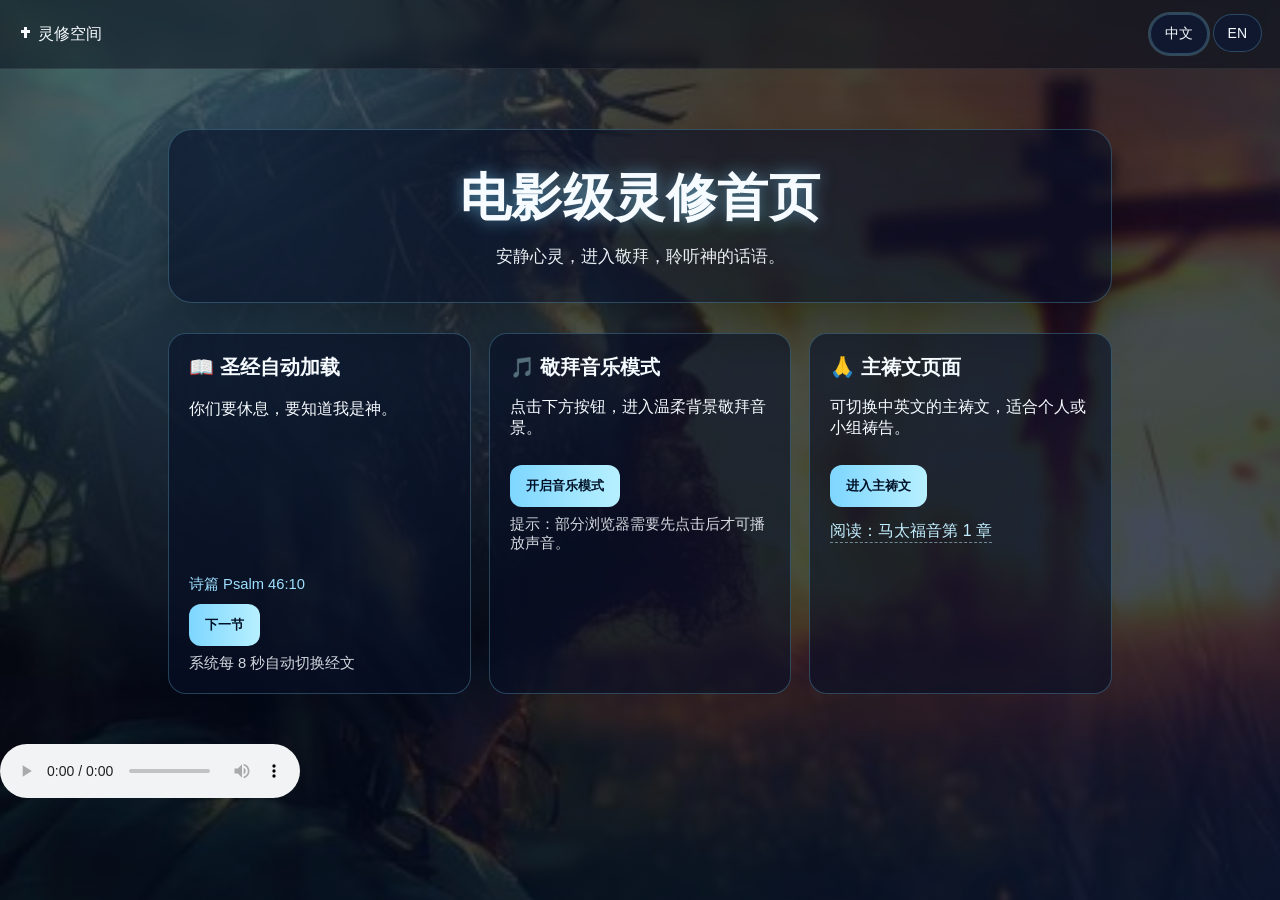
==== index.html @ 7f2687c7 "Add audio element for autoplaying victory sound" ====
<!DOCTYPE html>
<html lang="zh-CN">
<head>
<meta charset="UTF-8" />
<meta name="viewport" content="width=device-width, initial-scale=1.0" />
<title>灵修首页 · Devotional Home</title>
<style>
  :root {
    --bg: #05070f;
    --text: #f6fbff;
    --accent: #7ed6ff;
    --card: rgba(8, 16, 38, 0.62);
    --card-border: rgba(126, 214, 255, 0.26);
  }

  * { box-sizing: border-box; }

  body {
    margin: 0;
    color: var(--text);
    font-family: "Segoe UI", "PingFang SC", "Microsoft YaHei", sans-serif;
    background: var(--bg);
    min-height: 100vh;
    overflow-x: hidden;
  }

  .cinematic-bg {
    position: fixed;
    inset: 0;
    background:
      linear-gradient(130deg, rgba(0, 0, 0, 0.65), rgba(6, 18, 47, 0.78)),
      url("jesus.jpg") center/cover no-repeat;
    transform: scale(1.08);
    animation: kenburns 22s ease-in-out infinite alternate;
    z-index: -2;
  }

  .cinematic-bg::after {
    content: "";
    position: absolute;
    inset: 0;
    background: radial-gradient(circle at 20% 20%, rgba(126, 214, 255, 0.32), transparent 40%);
    mix-blend-mode: screen;
  }

  @keyframes kenburns {
    from { transform: scale(1.08) translate(-1%, -1%); }
    to { transform: scale(1.18) translate(1%, 1%); }
  }

  .topbar {
    position: sticky;
    top: 0;
    z-index: 9;
    display: flex;
    justify-content: space-between;
    align-items: center;
    gap: 10px;
    padding: 14px 18px;
    backdrop-filter: blur(8px);
    background: rgba(4, 10, 24, 0.5);
    border-bottom: 1px solid rgba(255, 255, 255, 0.08);
  }

  .chip {
    border: 1px solid var(--card-border);
    background: rgba(12, 25, 57, 0.58);
    color: var(--text);
    border-radius: 999px;
    padding: 10px 14px;
    cursor: pointer;
    font-size: 14px;
  }

  .chip.active { box-shadow: 0 0 0 2px rgba(126,214,255,0.25); }

  .wrapper {
    max-width: 980px;
    margin: 0 auto;
    padding: 30px 18px 50px;
  }

  .hero {
    text-align: center;
    margin: 30px 0;
    padding: 34px 18px;
    border: 1px solid var(--card-border);
    border-radius: 24px;
    background: var(--card);
    box-shadow: 0 20px 60px rgba(0,0,0,0.35);
  }

  .hero h1 {
    margin: 0;
    font-size: clamp(2rem, 5vw, 3.2rem);
    letter-spacing: 0.5px;
    text-shadow: 0 0 16px rgba(126,214,255,0.55);
  }

  .hero p {
    margin: 12px 0 0;
    opacity: 0.95;
    font-size: 1.05rem;
  }

  .grid {
    display: grid;
    gap: 18px;
    grid-template-columns: repeat(auto-fit, minmax(280px, 1fr));
  }

  .card {
    border-radius: 18px;
    border: 1px solid var(--card-border);
    padding: 20px;
    background: var(--card);
  }

  .card h2 {
    margin: 0 0 14px;
    font-size: 1.25rem;
  }

  .verse-box {
    min-height: 170px;
    line-height: 1.8;
    font-size: 1rem;
  }

  .verse-ref {
    margin-top: 10px;
    color: #9ddfff;
    font-size: 0.92rem;
  }

  .btn {
    border: none;
    border-radius: 12px;
    padding: 12px 16px;
    margin-top: 10px;
    cursor: pointer;
    font-weight: 600;
    color: #001127;
    background: linear-gradient(90deg, #7ed6ff, #b7f0ff);
  }

  .mode-on {
    box-shadow: 0 0 30px rgba(133, 238, 255, 0.45);
  }

  .small {
    opacity: 0.85;
    font-size: 0.92rem;
    margin-top: 8px;
  }

  .footer-link {
    display: inline-block;
    margin-top: 14px;
    color: #c2eeff;
    text-decoration: none;
    border-bottom: 1px dashed rgba(194, 238, 255, 0.5);
  }
</style>
</head>
<body>
  
<div class="cinematic-bg"></div>

<div class="topbar">
  <div id="brand">✝ 灵修空间</div>
  <div>
    <button class="chip active" id="langZh">中文</button>
    <button class="chip" id="langEn">EN</button>
  </div>
</div>

<div class="wrapper">
  <section class="hero">
    <h1 id="heroTitle">电影级灵修首页</h1>
    <p id="heroSub">安静心灵，进入敬拜，聆听神的话语。</p>
  </section>

  <section class="grid">
    <article class="card">
      <h2 id="bibleTitle">📖 圣经自动加载</h2>
      <div class="verse-box" id="verseText"></div>
      <div class="verse-ref" id="verseRef"></div>
      <button class="btn" id="nextVerseBtn">下一节</button>
      <div class="small" id="autoHint">系统每 8 秒自动切换经文</div>
    </article>

    <article class="card" id="worshipCard">
      <h2 id="musicTitle">🎵 敬拜音乐模式</h2>
      <p id="musicDesc">点击下方按钮，进入温柔背景敬拜音景。</p>
      <button class="btn" id="musicBtn">开启音乐模式</button>
      <div class="small" id="musicHint">提示：部分浏览器需要先点击后才可播放声音。</div>
    </article>

    <article class="card">
      <h2 id="prayerTitle">🙏 主祷文页面</h2>
      <p id="prayerDesc">可切换中英文的主祷文，适合个人或小组祷告。</p>
      <button class="btn" onclick="location.href='prayer.html'" id="goPrayerBtn">进入主祷文</button>
      <a class="footer-link" href="matthew.html" id="goMatthewLink">阅读：马太福音第 1 章</a>
    </article>
  </section>
</div>

<script>
  const i18n = {
    zh: {
      brand: '✝ 灵修空间',
      heroTitle: '电影级灵修首页',
      heroSub: '安静心灵，进入敬拜，聆听神的话语。',
      bibleTitle: '📖 圣经自动加载',
      nextVerseBtn: '下一节',
      autoHint: '系统每 8 秒自动切换经文',
      musicTitle: '🎵 敬拜音乐模式',
      musicDesc: '点击下方按钮，进入温柔背景敬拜音景。',
      musicBtnOn: '开启音乐模式',
      musicBtnOff: '关闭音乐模式',
      musicHint: '提示：部分浏览器需要先点击后才可播放声音。',
      prayerTitle: '🙏 主祷文页面',
      prayerDesc: '可切换中英文的主祷文，适合个人或小组祷告。',
      goPrayerBtn: '进入主祷文',
      goMatthewLink: '阅读：马太福音第 1 章'
    },
    en: {
      brand: '✝ Devotional Space',
      heroTitle: 'Cinematic Devotional Home',
      heroSub: 'Be still, worship, and listen to God’s word.',
      bibleTitle: '📖 Auto Bible Loading',
      nextVerseBtn: 'Next Verse',
      autoHint: 'Verses rotate automatically every 8 seconds',
      musicTitle: '🎵 Worship Music Mode',
      musicDesc: 'Tap below to enter a gentle worship soundscape.',
      musicBtnOn: 'Start Music Mode',
      musicBtnOff: 'Stop Music Mode',
      musicHint: 'Tip: Browsers may require a click before audio can play.',
      prayerTitle: '🙏 Lord’s Prayer Page',
      prayerDesc: 'Open a bilingual Lord’s Prayer page for personal or group prayer.',
      goPrayerBtn: 'Open Prayer Page',
      goMatthewLink: 'Read: Matthew Chapter 1'
    }
  };

  const verses = [
    {
      ref: { zh: '诗篇 Psalm 46:10', en: 'Psalm 46:10' },
      zh: '你们要休息，要知道我是神。',
      en: 'Be still, and know that I am God.'
    },
    {
      ref: { zh: '马太福音 Matthew 11:28', en: 'Matthew 11:28' },
      zh: '凡劳苦担重担的人，可以到我这里来，我就使你们得安息。',
      en: 'Come to me, all who labor and are heavy laden, and I will give you rest.'
    },
    {
      ref: { zh: '约翰福音 John 14:27', en: 'John 14:27' },
      zh: '我留下平安给你们；我将我的平安赐给你们。',
      en: 'Peace I leave with you; my peace I give to you.'
    },
    {
      ref: { zh: '腓立比书 Philippians 4:6-7', en: 'Philippians 4:6-7' },
      zh: '应当一无挂虑，只要凡事借着祷告、祈求和感谢，将你们所要的告诉神。神所赐出人意外的平安，必在基督耶稣里保守你们的心怀意念。',
      en: 'Do not be anxious about anything, but in everything by prayer and supplication with thanksgiving let your requests be made known to God...'
    }
  ];

  let lang = 'zh';
  let verseIndex = 0;
  let rotateTimer;

  const verseTextEl = document.getElementById('verseText');
  const verseRefEl = document.getElementById('verseRef');
  const musicBtn = document.getElementById('musicBtn');
  const worshipCard = document.getElementById('worshipCard');

  function applyLang() {
    const t = i18n[lang];
    document.documentElement.lang = lang === 'zh' ? 'zh-CN' : 'en';
    document.getElementById('brand').textContent = t.brand;
    document.getElementById('heroTitle').textContent = t.heroTitle;
    document.getElementById('heroSub').textContent = t.heroSub;
    document.getElementById('bibleTitle').textContent = t.bibleTitle;
    document.getElementById('nextVerseBtn').textContent = t.nextVerseBtn;
    document.getElementById('autoHint').textContent = t.autoHint;
    document.getElementById('musicTitle').textContent = t.musicTitle;
    document.getElementById('musicDesc').textContent = t.musicDesc;
    document.getElementById('musicHint').textContent = t.musicHint;
    document.getElementById('prayerTitle').textContent = t.prayerTitle;
    document.getElementById('prayerDesc').textContent = t.prayerDesc;
    document.getElementById('goPrayerBtn').textContent = t.goPrayerBtn;
    document.getElementById('goMatthewLink').textContent = t.goMatthewLink;
    musicBtn.textContent = worshipOn ? t.musicBtnOff : t.musicBtnOn;
    renderVerse();
  }

  function renderVerse() {
    const verse = verses[verseIndex];
    verseTextEl.textContent = verse[lang];
    verseRefEl.textContent = verse.ref[lang];
  }

  function nextVerse() {
    verseIndex = (verseIndex + 1) % verses.length;
    renderVerse();
  }

  document.getElementById('nextVerseBtn').addEventListener('click', nextVerse);

  function startAutoRotate() {
    clearInterval(rotateTimer);
    rotateTimer = setInterval(nextVerse, 8000);
  }

  document.getElementById('langZh').addEventListener('click', () => {
    lang = 'zh';
    document.getElementById('langZh').classList.add('active');
    document.getElementById('langEn').classList.remove('active');
    applyLang();
  });

  document.getElementById('langEn').addEventListener('click', () => {
    lang = 'en';
    document.getElementById('langEn').classList.add('active');
    document.getElementById('langZh').classList.remove('active');
    applyLang();
  });

  let audioCtx;
  let masterGain;
  let oscillators = [];
  let worshipOn = false;

  function chord(frequencies) {
    const gain = audioCtx.createGain();
    gain.gain.value = 0.06;
    gain.connect(masterGain);

    const nodes = frequencies.map(freq => {
      const osc = audioCtx.createOscillator();
      osc.type = 'sine';
      osc.frequency.value = freq;
      osc.connect(gain);
      osc.start();
      return osc;
    });

    return { gain, nodes };
  }

  function startWorshipMusic() {
    audioCtx = new (window.AudioContext || window.webkitAudioContext)();
    masterGain = audioCtx.createGain();
    masterGain.gain.value = 0.0001;
    masterGain.connect(audioCtx.destination);

    const progression = [
      [261.63, 329.63, 392.0],
      [220.0, 277.18, 329.63],
      [196.0, 246.94, 293.66],
      [174.61, 220.0, 261.63]
    ];

    let step = 0;
    const layer = () => {
      const { gain, nodes } = chord(progression[step % progression.length]);
      oscillators.push(...nodes);
      gain.gain.setValueAtTime(0.0001, audioCtx.currentTime);
      gain.gain.linearRampToValueAtTime(0.08, audioCtx.currentTime + 1.5);
      gain.gain.linearRampToValueAtTime(0.0001, audioCtx.currentTime + 6.5);
      setTimeout(() => {
        nodes.forEach(n => n.stop());
      }, 7000);
      step++;
      if (worshipOn) setTimeout(layer, 3500);
    };

    masterGain.gain.linearRampToValueAtTime(0.3, audioCtx.currentTime + 1);
    layer();
  }

  async function stopWorshipMusic() {
    if (!audioCtx) return;
    masterGain.gain.linearRampToValueAtTime(0.0001, audioCtx.currentTime + 0.6);
    setTimeout(async () => {
      try { await audioCtx.close(); } catch (e) {}
      audioCtx = null;
      oscillators = [];
    }, 700);
  }

  musicBtn.addEventListener('click', async () => {
    worshipOn = !worshipOn;
    worshipCard.classList.toggle('mode-on', worshipOn);

    if (worshipOn) {
      startWorshipMusic();
    } else {
      await stopWorshipMusic();
    }
    applyLang();
  });

  applyLang();
  renderVerse();
  startAutoRotate();
</script>
</body>
</html>
<audio controls autoplay loop>
  <source src="victory.mp3" type="audio/mpeg">
  你的浏览器不支持音频播放
</audio>
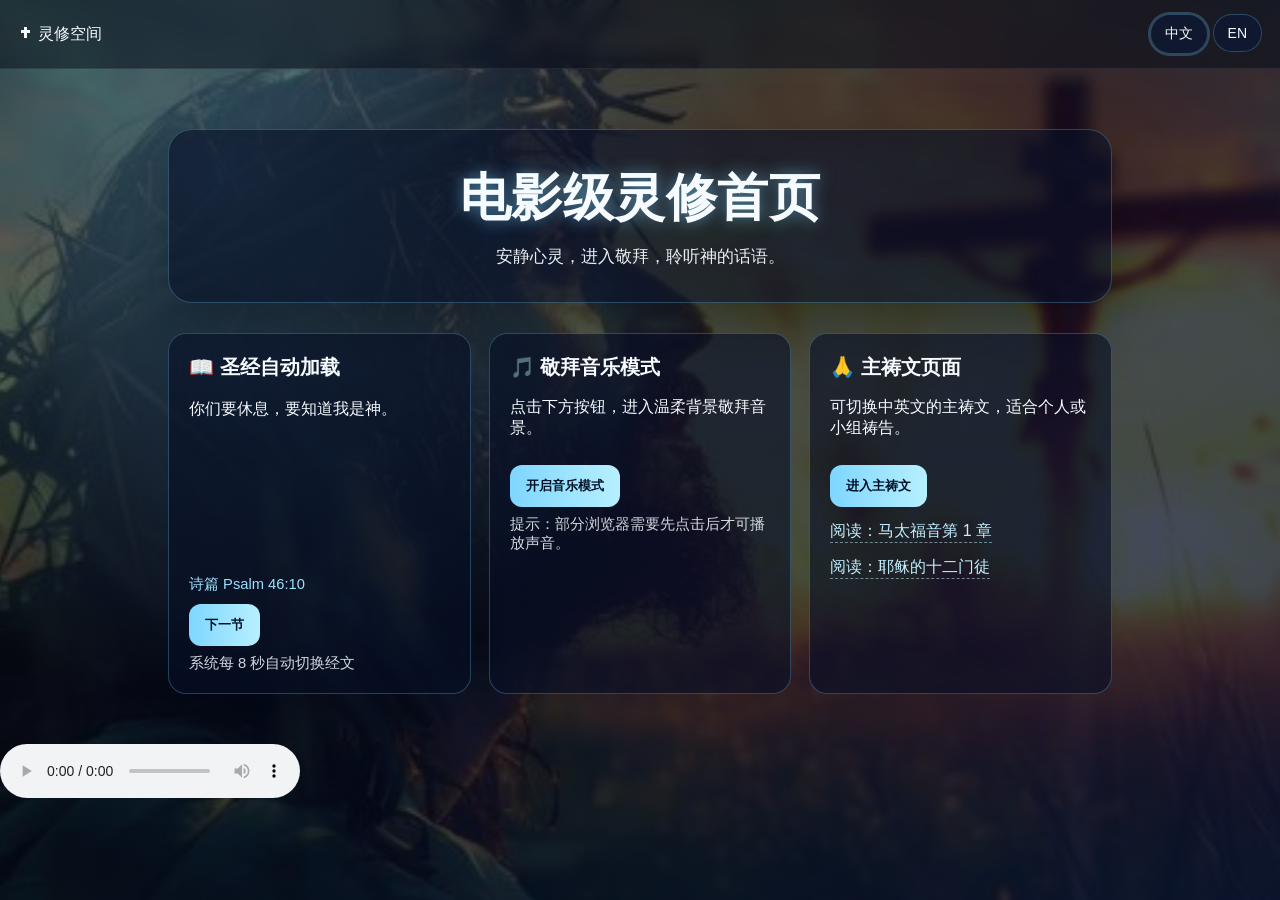
==== commit d74947fa: "Merge 07bfc56bf2aadcd35e4bf2444845f43d9aa54823 into 1c13cc1a6899f6041eff15f630278ff712e0a337" ====
--- a/index.html
+++ b/index.html
@@ -202,6 +202,8 @@
       <p id="prayerDesc">可切换中英文的主祷文，适合个人或小组祷告。</p>
       <button class="btn" onclick="location.href='prayer.html'" id="goPrayerBtn">进入主祷文</button>
       <a class="footer-link" href="matthew.html" id="goMatthewLink">阅读：马太福音第 1 章</a>
+      <br />
+      <a class="footer-link" href="story.html" id="goApostlesLink">阅读：耶稣的十二门徒</a>
     </article>
   </section>
 </div>
@@ -223,7 +225,8 @@
       prayerTitle: '🙏 主祷文页面',
       prayerDesc: '可切换中英文的主祷文，适合个人或小组祷告。',
       goPrayerBtn: '进入主祷文',
-      goMatthewLink: '阅读：马太福音第 1 章'
+      goMatthewLink: '阅读：马太福音第 1 章',
+      goApostlesLink: '阅读：耶稣的十二门徒'
     },
     en: {
       brand: '✝ Devotional Space',
@@ -240,7 +243,8 @@
       prayerTitle: '🙏 Lord’s Prayer Page',
       prayerDesc: 'Open a bilingual Lord’s Prayer page for personal or group prayer.',
       goPrayerBtn: 'Open Prayer Page',
-      goMatthewLink: 'Read: Matthew Chapter 1'
+      goMatthewLink: 'Read: Matthew Chapter 1',
+      goApostlesLink: 'Read: The 12 Apostles'
     }
   };
 
@@ -292,6 +296,7 @@
     document.getElementById('prayerDesc').textContent = t.prayerDesc;
     document.getElementById('goPrayerBtn').textContent = t.goPrayerBtn;
     document.getElementById('goMatthewLink').textContent = t.goMatthewLink;
+    document.getElementById('goApostlesLink').textContent = t.goApostlesLink;
     musicBtn.textContent = worshipOn ? t.musicBtnOff : t.musicBtnOn;
     renderVerse();
   }
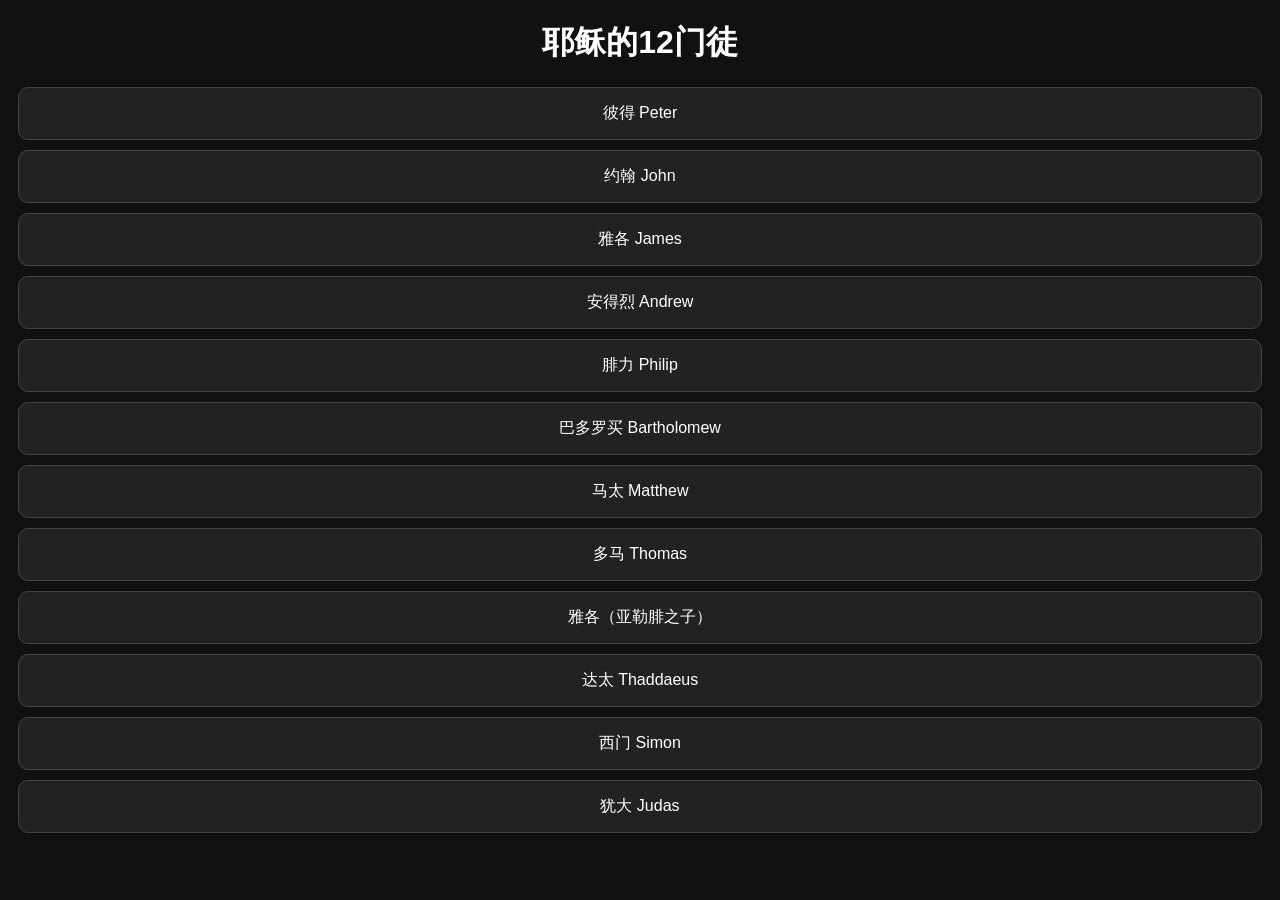
==== commit f6e4e3e9: "Add index.html for displaying the 12 disciples" ====
--- a/index.html
+++ b/index.html
@@ -1,420 +1,45 @@
 <!DOCTYPE html>
-<html lang="zh-CN">
+<html lang="zh">
 <head>
-<meta charset="UTF-8" />
-<meta name="viewport" content="width=device-width, initial-scale=1.0" />
-<title>灵修首页 · Devotional Home</title>
+<meta charset="UTF-8">
+<title>12门徒</title>
 <style>
-  :root {
-    --bg: #05070f;
-    --text: #f6fbff;
-    --accent: #7ed6ff;
-    --card: rgba(8, 16, 38, 0.62);
-    --card-border: rgba(126, 214, 255, 0.26);
-  }
-
-  * { box-sizing: border-box; }
-
-  body {
-    margin: 0;
-    color: var(--text);
-    font-family: "Segoe UI", "PingFang SC", "Microsoft YaHei", sans-serif;
-    background: var(--bg);
-    min-height: 100vh;
-    overflow-x: hidden;
-  }
-
-  .cinematic-bg {
-    position: fixed;
-    inset: 0;
-    background:
-      linear-gradient(130deg, rgba(0, 0, 0, 0.65), rgba(6, 18, 47, 0.78)),
-      url("jesus.jpg") center/cover no-repeat;
-    transform: scale(1.08);
-    animation: kenburns 22s ease-in-out infinite alternate;
-    z-index: -2;
-  }
-
-  .cinematic-bg::after {
-    content: "";
-    position: absolute;
-    inset: 0;
-    background: radial-gradient(circle at 20% 20%, rgba(126, 214, 255, 0.32), transparent 40%);
-    mix-blend-mode: screen;
-  }
-
-  @keyframes kenburns {
-    from { transform: scale(1.08) translate(-1%, -1%); }
-    to { transform: scale(1.18) translate(1%, 1%); }
-  }
-
-  .topbar {
-    position: sticky;
-    top: 0;
-    z-index: 9;
-    display: flex;
-    justify-content: space-between;
-    align-items: center;
-    gap: 10px;
-    padding: 14px 18px;
-    backdrop-filter: blur(8px);
-    background: rgba(4, 10, 24, 0.5);
-    border-bottom: 1px solid rgba(255, 255, 255, 0.08);
-  }
-
-  .chip {
-    border: 1px solid var(--card-border);
-    background: rgba(12, 25, 57, 0.58);
-    color: var(--text);
-    border-radius: 999px;
-    padding: 10px 14px;
+body {
+    font-family: Arial;
+    background: #111;
+    color: white;
+    text-align: center;
+}
+.card {
+    border: 1px solid #444;
+    margin: 10px;
+    padding: 15px;
+    border-radius: 10px;
+    background: #222;
     cursor: pointer;
-    font-size: 14px;
-  }
-
-  .chip.active { box-shadow: 0 0 0 2px rgba(126,214,255,0.25); }
-
-  .wrapper {
-    max-width: 980px;
-    margin: 0 auto;
-    padding: 30px 18px 50px;
-  }
-
-  .hero {
-    text-align: center;
-    margin: 30px 0;
-    padding: 34px 18px;
-    border: 1px solid var(--card-border);
-    border-radius: 24px;
-    background: var(--card);
-    box-shadow: 0 20px 60px rgba(0,0,0,0.35);
-  }
-
-  .hero h1 {
-    margin: 0;
-    font-size: clamp(2rem, 5vw, 3.2rem);
-    letter-spacing: 0.5px;
-    text-shadow: 0 0 16px rgba(126,214,255,0.55);
-  }
-
-  .hero p {
-    margin: 12px 0 0;
-    opacity: 0.95;
-    font-size: 1.05rem;
-  }
-
-  .grid {
-    display: grid;
-    gap: 18px;
-    grid-template-columns: repeat(auto-fit, minmax(280px, 1fr));
-  }
-
-  .card {
-    border-radius: 18px;
-    border: 1px solid var(--card-border);
-    padding: 20px;
-    background: var(--card);
-  }
-
-  .card h2 {
-    margin: 0 0 14px;
-    font-size: 1.25rem;
-  }
-
-  .verse-box {
-    min-height: 170px;
-    line-height: 1.8;
-    font-size: 1rem;
-  }
-
-  .verse-ref {
-    margin-top: 10px;
-    color: #9ddfff;
-    font-size: 0.92rem;
-  }
-
-  .btn {
-    border: none;
-    border-radius: 12px;
-    padding: 12px 16px;
-    margin-top: 10px;
-    cursor: pointer;
-    font-weight: 600;
-    color: #001127;
-    background: linear-gradient(90deg, #7ed6ff, #b7f0ff);
-  }
-
-  .mode-on {
-    box-shadow: 0 0 30px rgba(133, 238, 255, 0.45);
-  }
-
-  .small {
-    opacity: 0.85;
-    font-size: 0.92rem;
-    margin-top: 8px;
-  }
-
-  .footer-link {
-    display: inline-block;
-    margin-top: 14px;
-    color: #c2eeff;
-    text-decoration: none;
-    border-bottom: 1px dashed rgba(194, 238, 255, 0.5);
-  }
+}
+.card:hover {
+    background: #333;
+}
 </style>
 </head>
+
 <body>
-  
-<div class="cinematic-bg"></div>
 
-<div class="topbar">
-  <div id="brand">✝ 灵修空间</div>
-  <div>
-    <button class="chip active" id="langZh">中文</button>
-    <button class="chip" id="langEn">EN</button>
-  </div>
-</div>
+<h1>耶稣的12门徒</h1>
 
-<div class="wrapper">
-  <section class="hero">
-    <h1 id="heroTitle">电影级灵修首页</h1>
-    <p id="heroSub">安静心灵，进入敬拜，聆听神的话语。</p>
-  </section>
+<div class="card">彼得 Peter</div>
+<div class="card">约翰 John</div>
+<div class="card">雅各 James</div>
+<div class="card">安得烈 Andrew</div>
+<div class="card">腓力 Philip</div>
+<div class="card">巴多罗买 Bartholomew</div>
+<div class="card">马太 Matthew</div>
+<div class="card">多马 Thomas</div>
+<div class="card">雅各（亚勒腓之子）</div>
+<div class="card">达太 Thaddaeus</div>
+<div class="card">西门 Simon</div>
+<div class="card">犹大 Judas</div>
 
-  <section class="grid">
-    <article class="card">
-      <h2 id="bibleTitle">📖 圣经自动加载</h2>
-      <div class="verse-box" id="verseText"></div>
-      <div class="verse-ref" id="verseRef"></div>
-      <button class="btn" id="nextVerseBtn">下一节</button>
-      <div class="small" id="autoHint">系统每 8 秒自动切换经文</div>
-    </article>
-
-    <article class="card" id="worshipCard">
-      <h2 id="musicTitle">🎵 敬拜音乐模式</h2>
-      <p id="musicDesc">点击下方按钮，进入温柔背景敬拜音景。</p>
-      <button class="btn" id="musicBtn">开启音乐模式</button>
-      <div class="small" id="musicHint">提示：部分浏览器需要先点击后才可播放声音。</div>
-    </article>
-
-    <article class="card">
-      <h2 id="prayerTitle">🙏 主祷文页面</h2>
-      <p id="prayerDesc">可切换中英文的主祷文，适合个人或小组祷告。</p>
-      <button class="btn" onclick="location.href='prayer.html'" id="goPrayerBtn">进入主祷文</button>
-      <a class="footer-link" href="matthew.html" id="goMatthewLink">阅读：马太福音第 1 章</a>
-      <br />
-      <a class="footer-link" href="story.html" id="goApostlesLink">阅读：耶稣的十二门徒</a>
-    </article>
-  </section>
-</div>
-
-<script>
-  const i18n = {
-    zh: {
-      brand: '✝ 灵修空间',
-      heroTitle: '电影级灵修首页',
-      heroSub: '安静心灵，进入敬拜，聆听神的话语。',
-      bibleTitle: '📖 圣经自动加载',
-      nextVerseBtn: '下一节',
-      autoHint: '系统每 8 秒自动切换经文',
-      musicTitle: '🎵 敬拜音乐模式',
-      musicDesc: '点击下方按钮，进入温柔背景敬拜音景。',
-      musicBtnOn: '开启音乐模式',
-      musicBtnOff: '关闭音乐模式',
-      musicHint: '提示：部分浏览器需要先点击后才可播放声音。',
-      prayerTitle: '🙏 主祷文页面',
-      prayerDesc: '可切换中英文的主祷文，适合个人或小组祷告。',
-      goPrayerBtn: '进入主祷文',
-      goMatthewLink: '阅读：马太福音第 1 章',
-      goApostlesLink: '阅读：耶稣的十二门徒'
-    },
-    en: {
-      brand: '✝ Devotional Space',
-      heroTitle: 'Cinematic Devotional Home',
-      heroSub: 'Be still, worship, and listen to God’s word.',
-      bibleTitle: '📖 Auto Bible Loading',
-      nextVerseBtn: 'Next Verse',
-      autoHint: 'Verses rotate automatically every 8 seconds',
-      musicTitle: '🎵 Worship Music Mode',
-      musicDesc: 'Tap below to enter a gentle worship soundscape.',
-      musicBtnOn: 'Start Music Mode',
-      musicBtnOff: 'Stop Music Mode',
-      musicHint: 'Tip: Browsers may require a click before audio can play.',
-      prayerTitle: '🙏 Lord’s Prayer Page',
-      prayerDesc: 'Open a bilingual Lord’s Prayer page for personal or group prayer.',
-      goPrayerBtn: 'Open Prayer Page',
-      goMatthewLink: 'Read: Matthew Chapter 1',
-      goApostlesLink: 'Read: The 12 Apostles'
-    }
-  };
-
-  const verses = [
-    {
-      ref: { zh: '诗篇 Psalm 46:10', en: 'Psalm 46:10' },
-      zh: '你们要休息，要知道我是神。',
-      en: 'Be still, and know that I am God.'
-    },
-    {
-      ref: { zh: '马太福音 Matthew 11:28', en: 'Matthew 11:28' },
-      zh: '凡劳苦担重担的人，可以到我这里来，我就使你们得安息。',
-      en: 'Come to me, all who labor and are heavy laden, and I will give you rest.'
-    },
-    {
-      ref: { zh: '约翰福音 John 14:27', en: 'John 14:27' },
-      zh: '我留下平安给你们；我将我的平安赐给你们。',
-      en: 'Peace I leave with you; my peace I give to you.'
-    },
-    {
-      ref: { zh: '腓立比书 Philippians 4:6-7', en: 'Philippians 4:6-7' },
-      zh: '应当一无挂虑，只要凡事借着祷告、祈求和感谢，将你们所要的告诉神。神所赐出人意外的平安，必在基督耶稣里保守你们的心怀意念。',
-      en: 'Do not be anxious about anything, but in everything by prayer and supplication with thanksgiving let your requests be made known to God...'
-    }
-  ];
-
-  let lang = 'zh';
-  let verseIndex = 0;
-  let rotateTimer;
-
-  const verseTextEl = document.getElementById('verseText');
-  const verseRefEl = document.getElementById('verseRef');
-  const musicBtn = document.getElementById('musicBtn');
-  const worshipCard = document.getElementById('worshipCard');
-
-  function applyLang() {
-    const t = i18n[lang];
-    document.documentElement.lang = lang === 'zh' ? 'zh-CN' : 'en';
-    document.getElementById('brand').textContent = t.brand;
-    document.getElementById('heroTitle').textContent = t.heroTitle;
-    document.getElementById('heroSub').textContent = t.heroSub;
-    document.getElementById('bibleTitle').textContent = t.bibleTitle;
-    document.getElementById('nextVerseBtn').textContent = t.nextVerseBtn;
-    document.getElementById('autoHint').textContent = t.autoHint;
-    document.getElementById('musicTitle').textContent = t.musicTitle;
-    document.getElementById('musicDesc').textContent = t.musicDesc;
-    document.getElementById('musicHint').textContent = t.musicHint;
-    document.getElementById('prayerTitle').textContent = t.prayerTitle;
-    document.getElementById('prayerDesc').textContent = t.prayerDesc;
-    document.getElementById('goPrayerBtn').textContent = t.goPrayerBtn;
-    document.getElementById('goMatthewLink').textContent = t.goMatthewLink;
-    document.getElementById('goApostlesLink').textContent = t.goApostlesLink;
-    musicBtn.textContent = worshipOn ? t.musicBtnOff : t.musicBtnOn;
-    renderVerse();
-  }
-
-  function renderVerse() {
-    const verse = verses[verseIndex];
-    verseTextEl.textContent = verse[lang];
-    verseRefEl.textContent = verse.ref[lang];
-  }
-
-  function nextVerse() {
-    verseIndex = (verseIndex + 1) % verses.length;
-    renderVerse();
-  }
-
-  document.getElementById('nextVerseBtn').addEventListener('click', nextVerse);
-
-  function startAutoRotate() {
-    clearInterval(rotateTimer);
-    rotateTimer = setInterval(nextVerse, 8000);
-  }
-
-  document.getElementById('langZh').addEventListener('click', () => {
-    lang = 'zh';
-    document.getElementById('langZh').classList.add('active');
-    document.getElementById('langEn').classList.remove('active');
-    applyLang();
-  });
-
-  document.getElementById('langEn').addEventListener('click', () => {
-    lang = 'en';
-    document.getElementById('langEn').classList.add('active');
-    document.getElementById('langZh').classList.remove('active');
-    applyLang();
-  });
-
-  let audioCtx;
-  let masterGain;
-  let oscillators = [];
-  let worshipOn = false;
-
-  function chord(frequencies) {
-    const gain = audioCtx.createGain();
-    gain.gain.value = 0.06;
-    gain.connect(masterGain);
-
-    const nodes = frequencies.map(freq => {
-      const osc = audioCtx.createOscillator();
-      osc.type = 'sine';
-      osc.frequency.value = freq;
-      osc.connect(gain);
-      osc.start();
-      return osc;
-    });
-
-    return { gain, nodes };
-  }
-
-  function startWorshipMusic() {
-    audioCtx = new (window.AudioContext || window.webkitAudioContext)();
-    masterGain = audioCtx.createGain();
-    masterGain.gain.value = 0.0001;
-    masterGain.connect(audioCtx.destination);
-
-    const progression = [
-      [261.63, 329.63, 392.0],
-      [220.0, 277.18, 329.63],
-      [196.0, 246.94, 293.66],
-      [174.61, 220.0, 261.63]
-    ];
-
-    let step = 0;
-    const layer = () => {
-      const { gain, nodes } = chord(progression[step % progression.length]);
-      oscillators.push(...nodes);
-      gain.gain.setValueAtTime(0.0001, audioCtx.currentTime);
-      gain.gain.linearRampToValueAtTime(0.08, audioCtx.currentTime + 1.5);
-      gain.gain.linearRampToValueAtTime(0.0001, audioCtx.currentTime + 6.5);
-      setTimeout(() => {
-        nodes.forEach(n => n.stop());
-      }, 7000);
-      step++;
-      if (worshipOn) setTimeout(layer, 3500);
-    };
-
-    masterGain.gain.linearRampToValueAtTime(0.3, audioCtx.currentTime + 1);
-    layer();
-  }
-
-  async function stopWorshipMusic() {
-    if (!audioCtx) return;
-    masterGain.gain.linearRampToValueAtTime(0.0001, audioCtx.currentTime + 0.6);
-    setTimeout(async () => {
-      try { await audioCtx.close(); } catch (e) {}
-      audioCtx = null;
-      oscillators = [];
-    }, 700);
-  }
-
-  musicBtn.addEventListener('click', async () => {
-    worshipOn = !worshipOn;
-    worshipCard.classList.toggle('mode-on', worshipOn);
-
-    if (worshipOn) {
-      startWorshipMusic();
-    } else {
-      await stopWorshipMusic();
-    }
-    applyLang();
-  });
-
-  applyLang();
-  renderVerse();
-  startAutoRotate();
-</script>
 </body>
 </html>
-<audio controls autoplay loop>
-  <source src="victory.mp3" type="audio/mpeg">
-  你的浏览器不支持音频播放
-</audio>
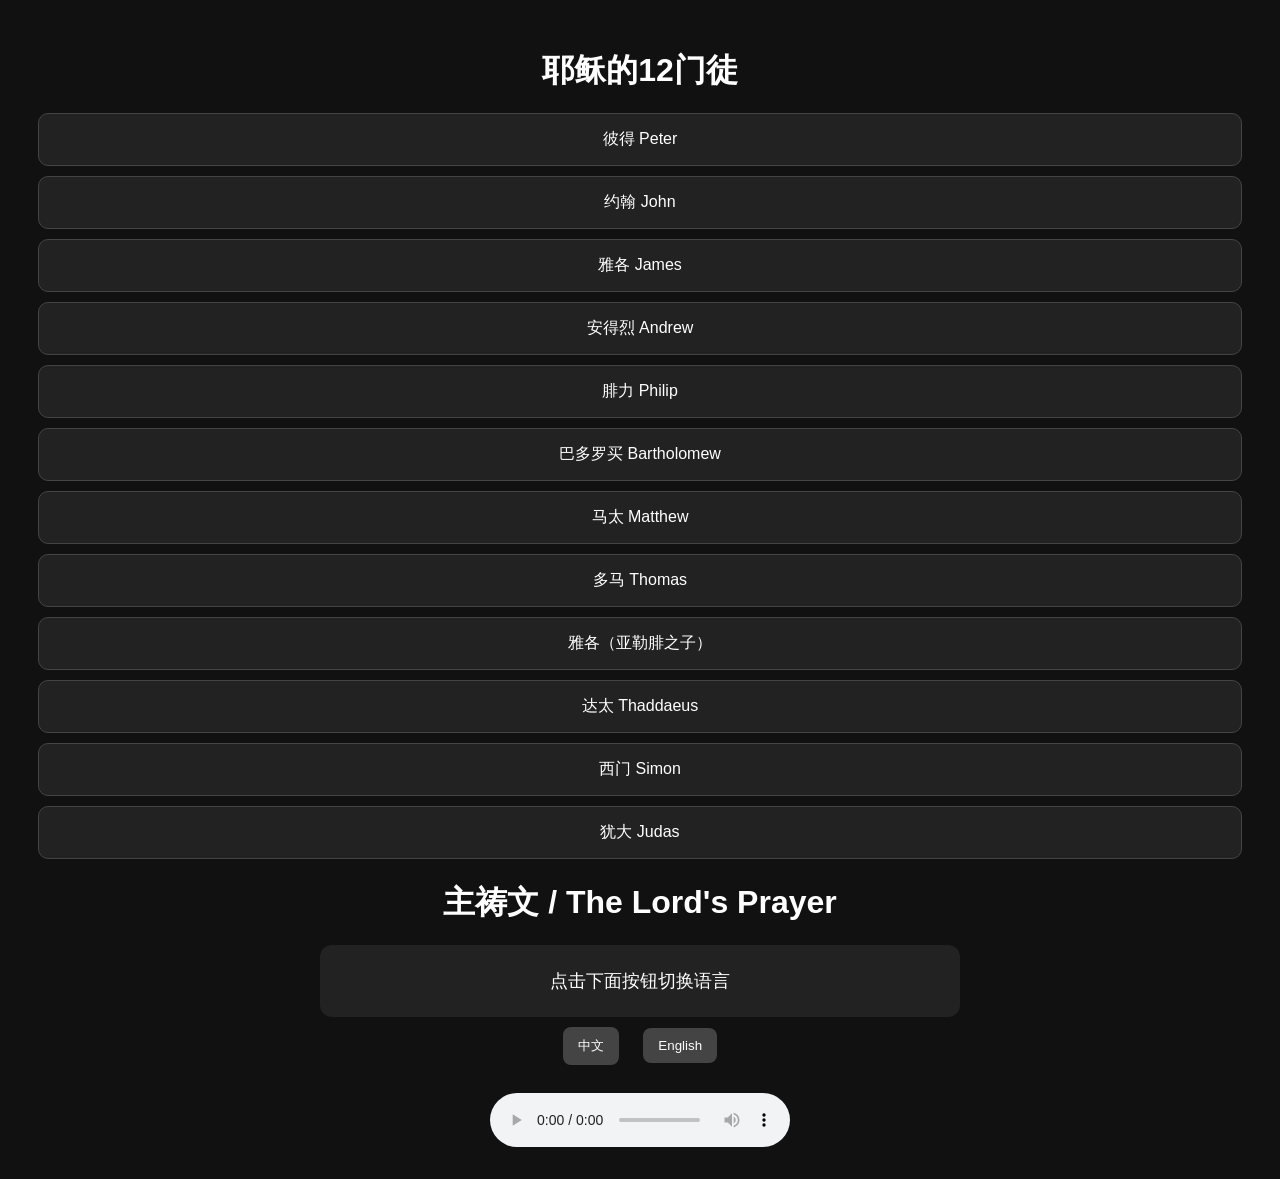
==== commit 69de1c7d: "Add bilingual Lord's Prayer with audio controls" ====
--- a/index.html
+++ b/index.html
@@ -43,3 +43,100 @@
 
 </body>
 </html>
+<!DOCTYPE html>
+<html lang="zh">
+<head>
+<meta charset="UTF-8">
+<title>主祷文 The Lord's Prayer</title>
+
+<style>
+body {
+    font-family: Arial;
+    background: #111;
+    color: white;
+    text-align: center;
+    padding: 20px;
+}
+
+h1 {
+    margin-bottom: 20px;
+}
+
+.box {
+    background: #222;
+    padding: 20px;
+    border-radius: 12px;
+    max-width: 600px;
+    margin: auto;
+    line-height: 1.8;
+    font-size: 18px;
+}
+
+button {
+    margin: 10px;
+    padding: 10px 15px;
+    border: none;
+    border-radius: 8px;
+    background: #444;
+    color: white;
+    cursor: pointer;
+}
+
+button:hover {
+    background: #666;
+}
+</style>
+
+<script>
+function showCN() {
+    document.getElementById("prayer").innerText = 
+`我们在天上的父，
+愿人都尊你的名为圣。
+愿你的国降临，
+愿你的旨意行在地上，如同行在天上。
+我们日用的饮食，今日赐给我们。
+免我们的债，如同我们免了人的债。
+不叫我们遇见试探，救我们脱离凶恶。
+因为国度、权柄、荣耀，全是你的，
+直到永远。阿们。`;
+}
+
+function showEN() {
+    document.getElementById("prayer").innerText = 
+`Our Father in heaven,
+hallowed be your name.
+Your kingdom come,
+your will be done,
+on earth as it is in heaven.
+Give us today our daily bread.
+Forgive us our debts,
+as we also have forgiven our debtors.
+And lead us not into temptation,
+but deliver us from the evil one.
+For yours is the kingdom,
+the power and the glory forever.
+Amen.`;
+}
+</script>
+
+</head>
+
+<body>
+
+<h1>主祷文 / The Lord's Prayer</h1>
+
+<div class="box" id="prayer">
+点击下面按钮切换语言
+</div>
+
+<button onclick="showCN()">中文</button>
+<button onclick="showEN()">English</button>
+
+<br><br>
+
+<audio controls>
+  <source src="victory.mp3" type="audio/mpeg">
+</audio>
+
+</body>
+</html>
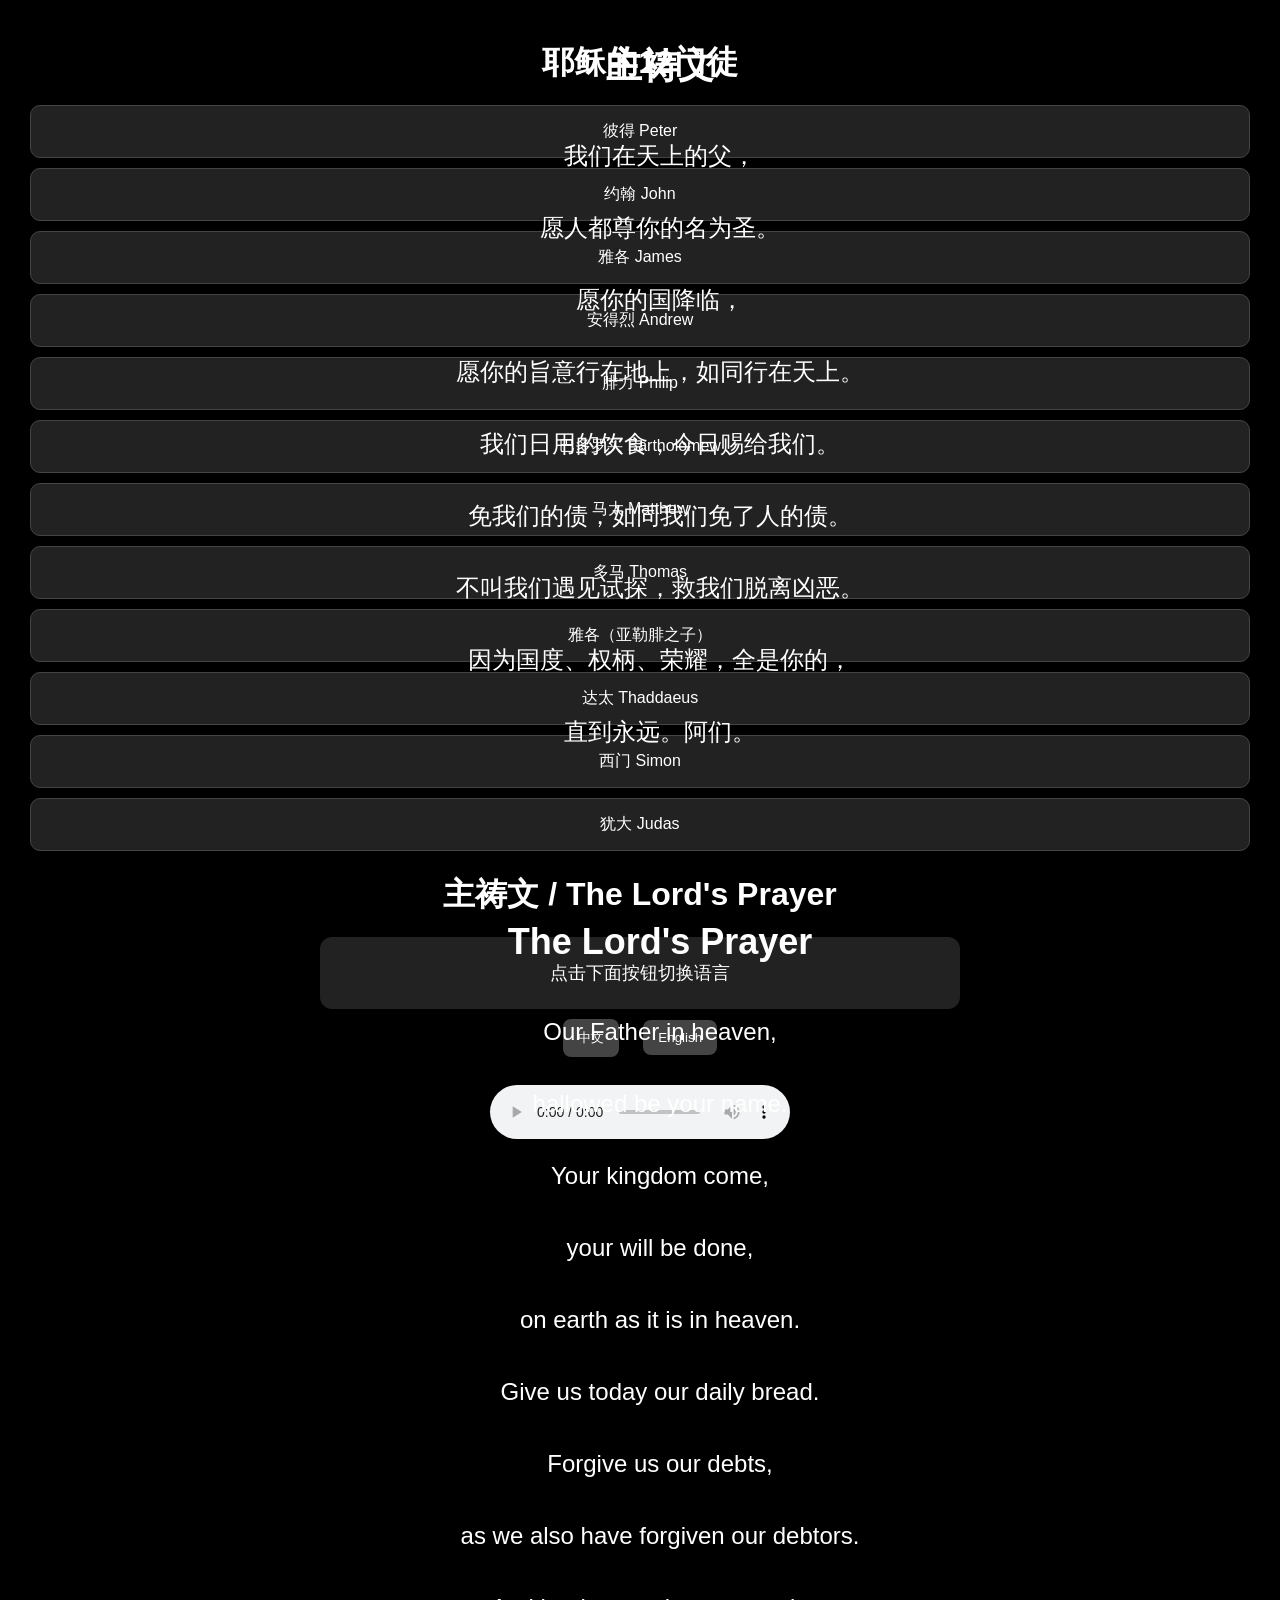
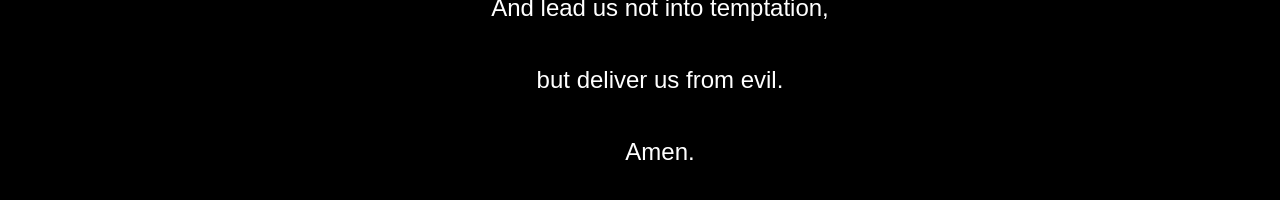
==== commit aa359973: "Add scrolling subtitles for The Lord's Prayer" ====
--- a/index.html
+++ b/index.html
@@ -140,3 +140,85 @@
 
 </body>
 </html>
+<!DOCTYPE html>
+<html lang="zh">
+<head>
+<meta charset="UTF-8">
+<title>主祷文滚动字幕</title>
+
+<style>
+body {
+    margin: 0;
+    background: black;
+    color: white;
+    overflow: hidden;
+    font-family: Arial;
+}
+
+/* 整个屏幕容器 */
+.container {
+    position: absolute;
+    bottom: -100%;
+    width: 100%;
+    text-align: center;
+    animation: scrollUp 25s linear infinite;
+}
+
+/* 字幕内容 */
+.text {
+    font-size: 24px;
+    line-height: 2;
+    padding: 0 20px;
+}
+
+/* 滚动动画 */
+@keyframes scrollUp {
+    from {
+        transform: translateY(100%);
+    }
+    to {
+        transform: translateY(-100%);
+    }
+}
+</style>
+
+</head>
+
+<body>
+
+<div class="container">
+    <div class="text">
+
+        <h2>主祷文</h2>
+
+        <p>我们在天上的父，</p>
+        <p>愿人都尊你的名为圣。</p>
+        <p>愿你的国降临，</p>
+        <p>愿你的旨意行在地上，如同行在天上。</p>
+        <p>我们日用的饮食，今日赐给我们。</p>
+        <p>免我们的债，如同我们免了人的债。</p>
+        <p>不叫我们遇见试探，救我们脱离凶恶。</p>
+        <p>因为国度、权柄、荣耀，全是你的，</p>
+        <p>直到永远。阿们。</p>
+
+        <br><br>
+
+        <h2>The Lord's Prayer</h2>
+
+        <p>Our Father in heaven,</p>
+        <p>hallowed be your name.</p>
+        <p>Your kingdom come,</p>
+        <p>your will be done,</p>
+        <p>on earth as it is in heaven.</p>
+        <p>Give us today our daily bread.</p>
+        <p>Forgive us our debts,</p>
+        <p>as we also have forgiven our debtors.</p>
+        <p>And lead us not into temptation,</p>
+        <p>but deliver us from evil.</p>
+        <p>Amen.</p>
+
+    </div>
+</div>
+
+</body>
+</html>
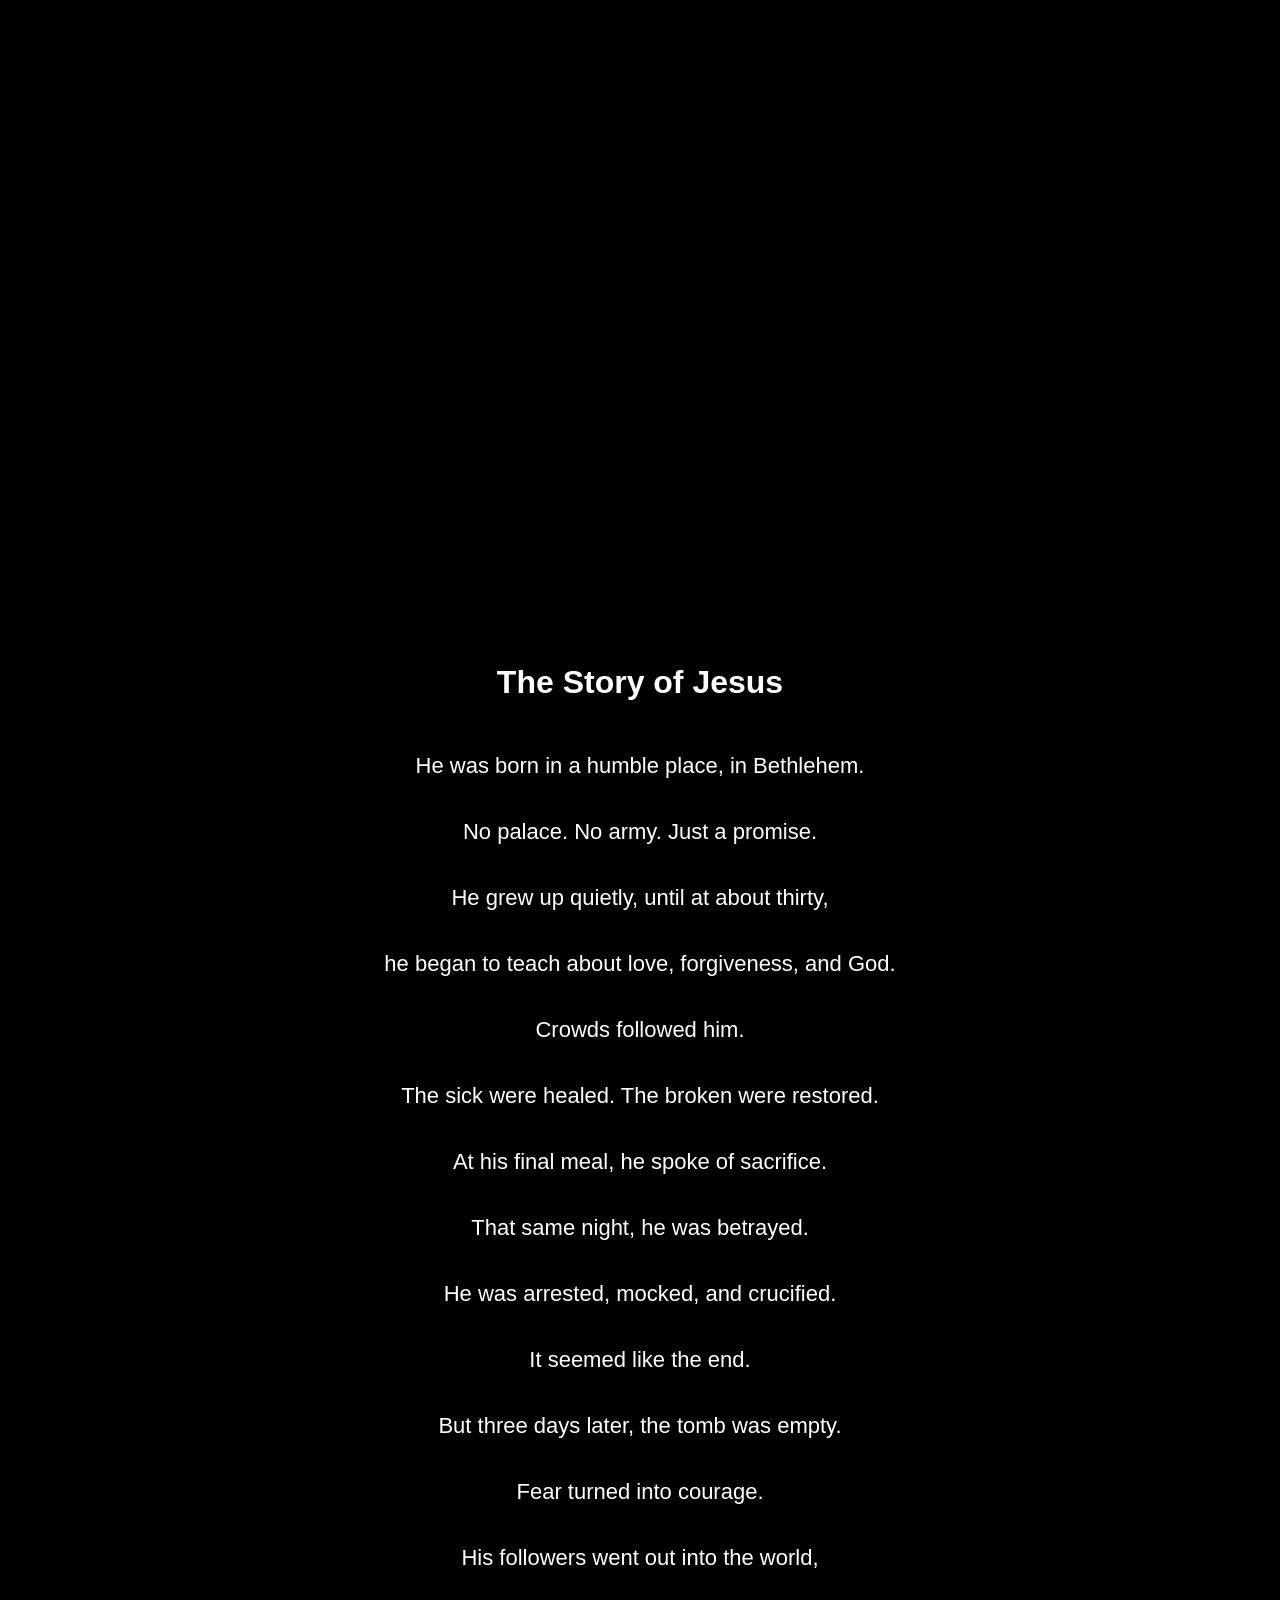
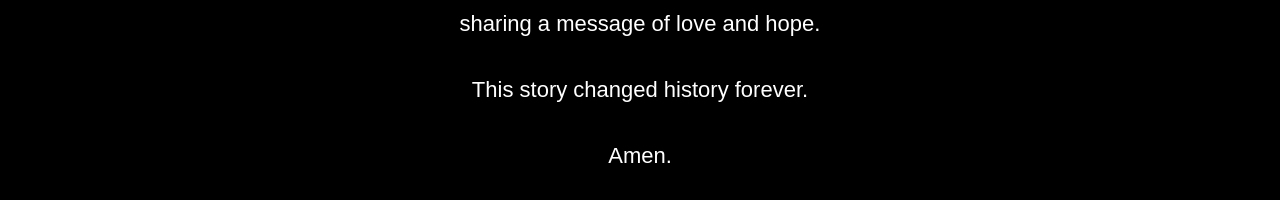
==== commit 3bc66d71: "Refactor index.html for English content and styling" ====
--- a/index.html
+++ b/index.html
@@ -1,150 +1,8 @@
 <!DOCTYPE html>
-<html lang="zh">
+<html lang="en">
 <head>
 <meta charset="UTF-8">
-<title>12门徒</title>
-<style>
-body {
-    font-family: Arial;
-    background: #111;
-    color: white;
-    text-align: center;
-}
-.card {
-    border: 1px solid #444;
-    margin: 10px;
-    padding: 15px;
-    border-radius: 10px;
-    background: #222;
-    cursor: pointer;
-}
-.card:hover {
-    background: #333;
-}
-</style>
-</head>
-
-<body>
-
-<h1>耶稣的12门徒</h1>
-
-<div class="card">彼得 Peter</div>
-<div class="card">约翰 John</div>
-<div class="card">雅各 James</div>
-<div class="card">安得烈 Andrew</div>
-<div class="card">腓力 Philip</div>
-<div class="card">巴多罗买 Bartholomew</div>
-<div class="card">马太 Matthew</div>
-<div class="card">多马 Thomas</div>
-<div class="card">雅各（亚勒腓之子）</div>
-<div class="card">达太 Thaddaeus</div>
-<div class="card">西门 Simon</div>
-<div class="card">犹大 Judas</div>
-
-</body>
-</html>
-<!DOCTYPE html>
-<html lang="zh">
-<head>
-<meta charset="UTF-8">
-<title>主祷文 The Lord's Prayer</title>
-
-<style>
-body {
-    font-family: Arial;
-    background: #111;
-    color: white;
-    text-align: center;
-    padding: 20px;
-}
-
-h1 {
-    margin-bottom: 20px;
-}
-
-.box {
-    background: #222;
-    padding: 20px;
-    border-radius: 12px;
-    max-width: 600px;
-    margin: auto;
-    line-height: 1.8;
-    font-size: 18px;
-}
-
-button {
-    margin: 10px;
-    padding: 10px 15px;
-    border: none;
-    border-radius: 8px;
-    background: #444;
-    color: white;
-    cursor: pointer;
-}
-
-button:hover {
-    background: #666;
-}
-</style>
-
-<script>
-function showCN() {
-    document.getElementById("prayer").innerText = 
-`我们在天上的父，
-愿人都尊你的名为圣。
-愿你的国降临，
-愿你的旨意行在地上，如同行在天上。
-我们日用的饮食，今日赐给我们。
-免我们的债，如同我们免了人的债。
-不叫我们遇见试探，救我们脱离凶恶。
-因为国度、权柄、荣耀，全是你的，
-直到永远。阿们。`;
-}
-
-function showEN() {
-    document.getElementById("prayer").innerText = 
-`Our Father in heaven,
-hallowed be your name.
-Your kingdom come,
-your will be done,
-on earth as it is in heaven.
-Give us today our daily bread.
-Forgive us our debts,
-as we also have forgiven our debtors.
-And lead us not into temptation,
-but deliver us from the evil one.
-For yours is the kingdom,
-the power and the glory forever.
-Amen.`;
-}
-</script>
-
-</head>
-
-<body>
-
-<h1>主祷文 / The Lord's Prayer</h1>
-
-<div class="box" id="prayer">
-点击下面按钮切换语言
-</div>
-
-<button onclick="showCN()">中文</button>
-<button onclick="showEN()">English</button>
-
-<br><br>
-
-<audio controls>
-  <source src="victory.mp3" type="audio/mpeg">
-</audio>
-
-</body>
-</html>
-<!DOCTYPE html>
-<html lang="zh">
-<head>
-<meta charset="UTF-8">
-<title>主祷文滚动字幕</title>
+<title>The Story of Jesus</title>
 
 <style>
 body {
@@ -155,20 +13,26 @@
     font-family: Arial;
 }
 
-/* 整个屏幕容器 */
+/* 容器 */
 .container {
     position: absolute;
     bottom: -100%;
     width: 100%;
     text-align: center;
-    animation: scrollUp 25s linear infinite;
+    animation: scrollUp 35s linear 1;
 }
 
-/* 字幕内容 */
+/* 文本 */
 .text {
-    font-size: 24px;
+    font-size: 22px;
     line-height: 2;
     padding: 0 20px;
+}
+
+/* 标题 */
+h1 {
+    font-size: 32px;
+    margin-bottom: 30px;
 }
 
 /* 滚动动画 */
@@ -189,36 +53,40 @@
 <div class="container">
     <div class="text">
 
-        <h2>主祷文</h2>
+        <h1>The Story of Jesus</h1>
 
-        <p>我们在天上的父，</p>
-        <p>愿人都尊你的名为圣。</p>
-        <p>愿你的国降临，</p>
-        <p>愿你的旨意行在地上，如同行在天上。</p>
-        <p>我们日用的饮食，今日赐给我们。</p>
-        <p>免我们的债，如同我们免了人的债。</p>
-        <p>不叫我们遇见试探，救我们脱离凶恶。</p>
-        <p>因为国度、权柄、荣耀，全是你的，</p>
-        <p>直到永远。阿们。</p>
+        <p>He was born in a humble place, in Bethlehem.</p>
+        <p>No palace. No army. Just a promise.</p>
 
-        <br><br>
+        <p>He grew up quietly, until at about thirty,</p>
+        <p>he began to teach about love, forgiveness, and God.</p>
 
-        <h2>The Lord's Prayer</h2>
+        <p>Crowds followed him.</p>
+        <p>The sick were healed. The broken were restored.</p>
 
-        <p>Our Father in heaven,</p>
-        <p>hallowed be your name.</p>
-        <p>Your kingdom come,</p>
-        <p>your will be done,</p>
-        <p>on earth as it is in heaven.</p>
-        <p>Give us today our daily bread.</p>
-        <p>Forgive us our debts,</p>
-        <p>as we also have forgiven our debtors.</p>
-        <p>And lead us not into temptation,</p>
-        <p>but deliver us from evil.</p>
+        <p>At his final meal, he spoke of sacrifice.</p>
+        <p>That same night, he was betrayed.</p>
+
+        <p>He was arrested, mocked, and crucified.</p>
+        <p>It seemed like the end.</p>
+
+        <p>But three days later, the tomb was empty.</p>
+
+        <p>Fear turned into courage.</p>
+        <p>His followers went out into the world,</p>
+        <p>sharing a message of love and hope.</p>
+
+        <p>This story changed history forever.</p>
+
         <p>Amen.</p>
 
     </div>
 </div>
 
+<!-- 音乐（可选） -->
+<audio autoplay>
+  <source src="victory.mp3" type="audio/mpeg">
+</audio>
+
 </body>
 </html>
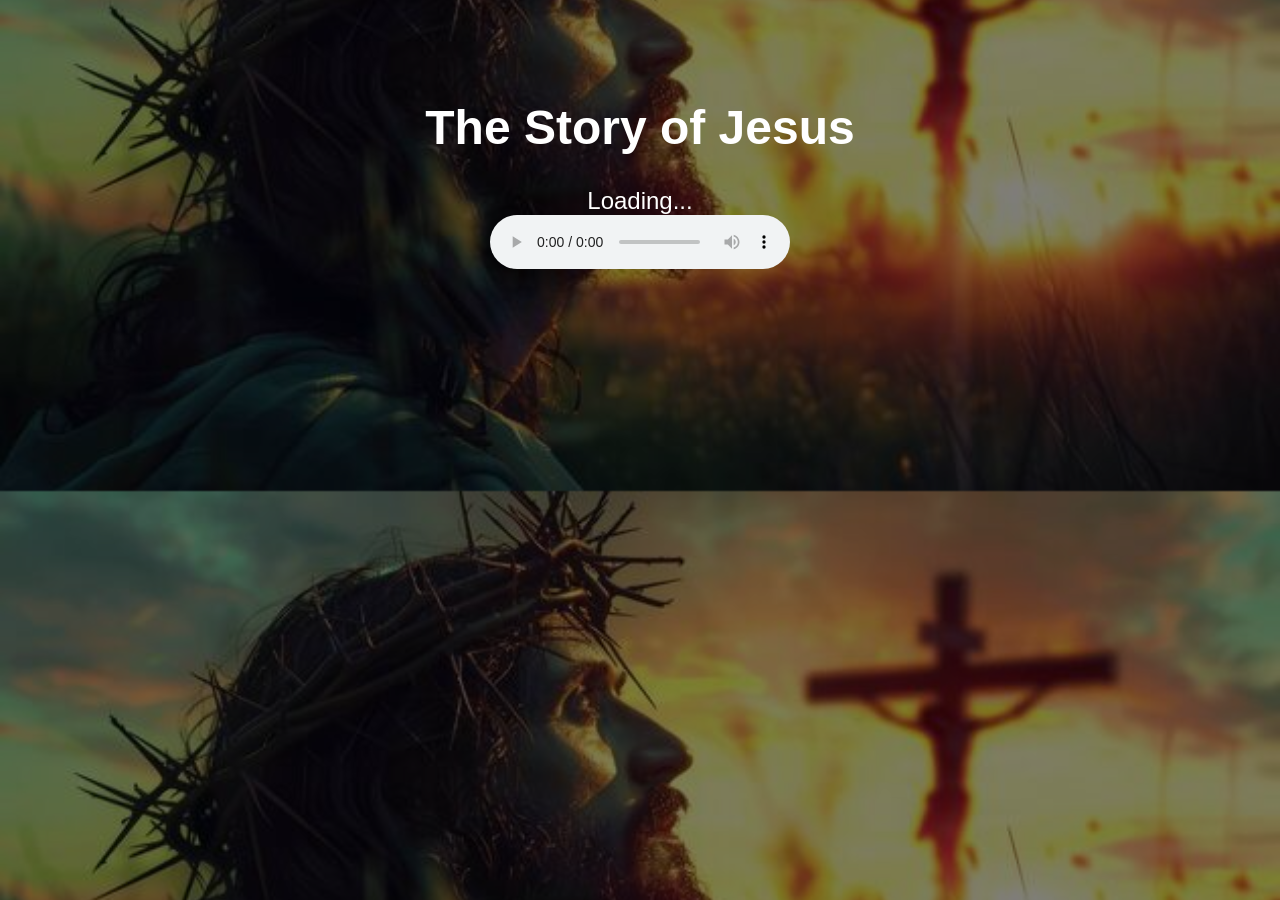
==== commit efc94b55: "Refactor index.html for improved layout and audio Updated styling and structure of the index.html fi" ====
--- a/index.html
+++ b/index.html
@@ -6,87 +6,76 @@
 
 <style>
 body {
-    margin: 0;
-    background: black;
-    color: white;
-    overflow: hidden;
-    font-family: Arial;
+  margin: 0;
+  padding: 0;
+  font-family: Arial;
+  color: white;
+  text-align: center;
+
+  /* 背景图 */
+  background-image: url("jesus.jpg");
+  background-size: cover;
+  background-position: center;
 }
 
-/* 容器 */
-.container {
-    position: absolute;
-    bottom: -100%;
-    width: 100%;
-    text-align: center;
-    animation: scrollUp 35s linear 1;
+/* 黑色遮罩（让文字更清楚） */
+body::before {
+  content: "";
+  position: fixed;
+  top: 0;
+  left: 0;
+  width: 100%;
+  height: 100%;
+  background: rgba(0,0,0,0.5);
+  z-index: -1;
 }
 
-/* 文本 */
-.text {
-    font-size: 22px;
-    line-height: 2;
-    padding: 0 20px;
+h1 {
+  margin-top: 100px;
+  font-size: 48px;
 }
 
-/* 标题 */
-h1 {
-    font-size: 32px;
-    margin-bottom: 30px;
-}
-
-/* 滚动动画 */
-@keyframes scrollUp {
-    from {
-        transform: translateY(100%);
-    }
-    to {
-        transform: translateY(-100%);
-    }
+#subtitle {
+  margin-top: 30px;
+  font-size: 24px;
 }
 </style>
 
 </head>
-
 <body>
 
-<div class="container">
-    <div class="text">
+<h1>The Story of Jesus</h1>
 
-        <h1>The Story of Jesus</h1>
+<div id="subtitle">Loading...</div>
 
-        <p>He was born in a humble place, in Bethlehem.</p>
-        <p>No palace. No army. Just a promise.</p>
+<!-- 音乐 -->
+<audio id="audio" autoplay controls>
+  <source src="music.mp3" type="audio/mpeg">
+</audio>
 
-        <p>He grew up quietly, until at about thirty,</p>
-        <p>he began to teach about love, forgiveness, and God.</p>
+<script>
+const audio = document.getElementById("audio");
+const subtitle = document.getElementById("subtitle");
 
-        <p>Crowds followed him.</p>
-        <p>The sick were healed. The broken were restored.</p>
+const subtitles = [
+  { time: 0, text: "In the beginning, there was hope..." },
+  { time: 5, text: "A light came into the world..." },
+  { time: 10, text: "His name was Jesus..." },
+  { time: 15, text: "He brought love and salvation..." },
+  { time: 20, text: "The cross shines in the night..." },
+  { time: 25, text: "And hope lives forever..." }
+];
 
-        <p>At his final meal, he spoke of sacrifice.</p>
-        <p>That same night, he was betrayed.</p>
+audio.addEventListener("timeupdate", () => {
+  const t = audio.currentTime;
 
-        <p>He was arrested, mocked, and crucified.</p>
-        <p>It seemed like the end.</p>
-
-        <p>But three days later, the tomb was empty.</p>
-
-        <p>Fear turned into courage.</p>
-        <p>His followers went out into the world,</p>
-        <p>sharing a message of love and hope.</p>
-
-        <p>This story changed history forever.</p>
-
-        <p>Amen.</p>
-
-    </div>
-</div>
-
-<!-- 音乐（可选） -->
-<audio autoplay>
-  <source src="victory.mp3" type="audio/mpeg">
-</audio>
+  subtitles.forEach((s, i) => {
+    if (t >= s.time && (!subtitles[i + 1] || t < subtitles[i + 1].time)) {
+      subtitle.innerText = s.text;
+    }
+  });
+});
+</script>
 
 </body>
 </html>
